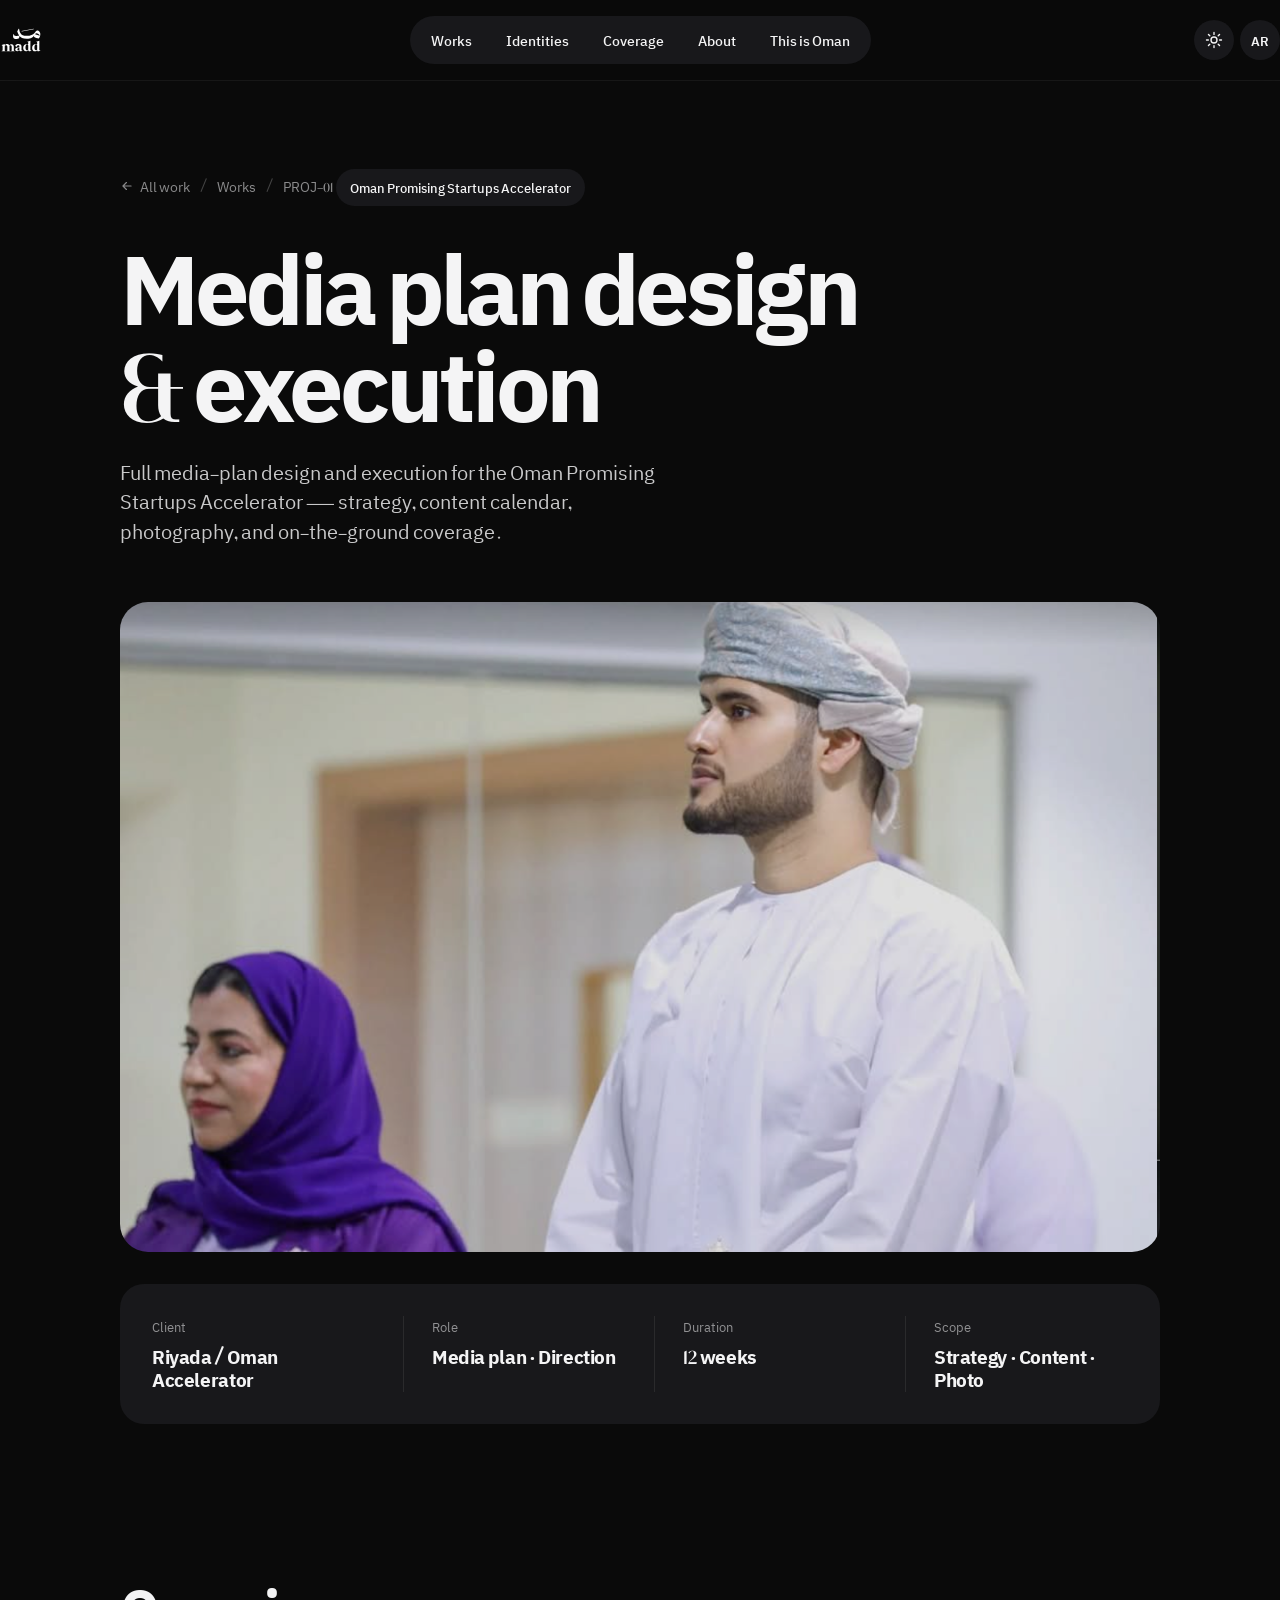
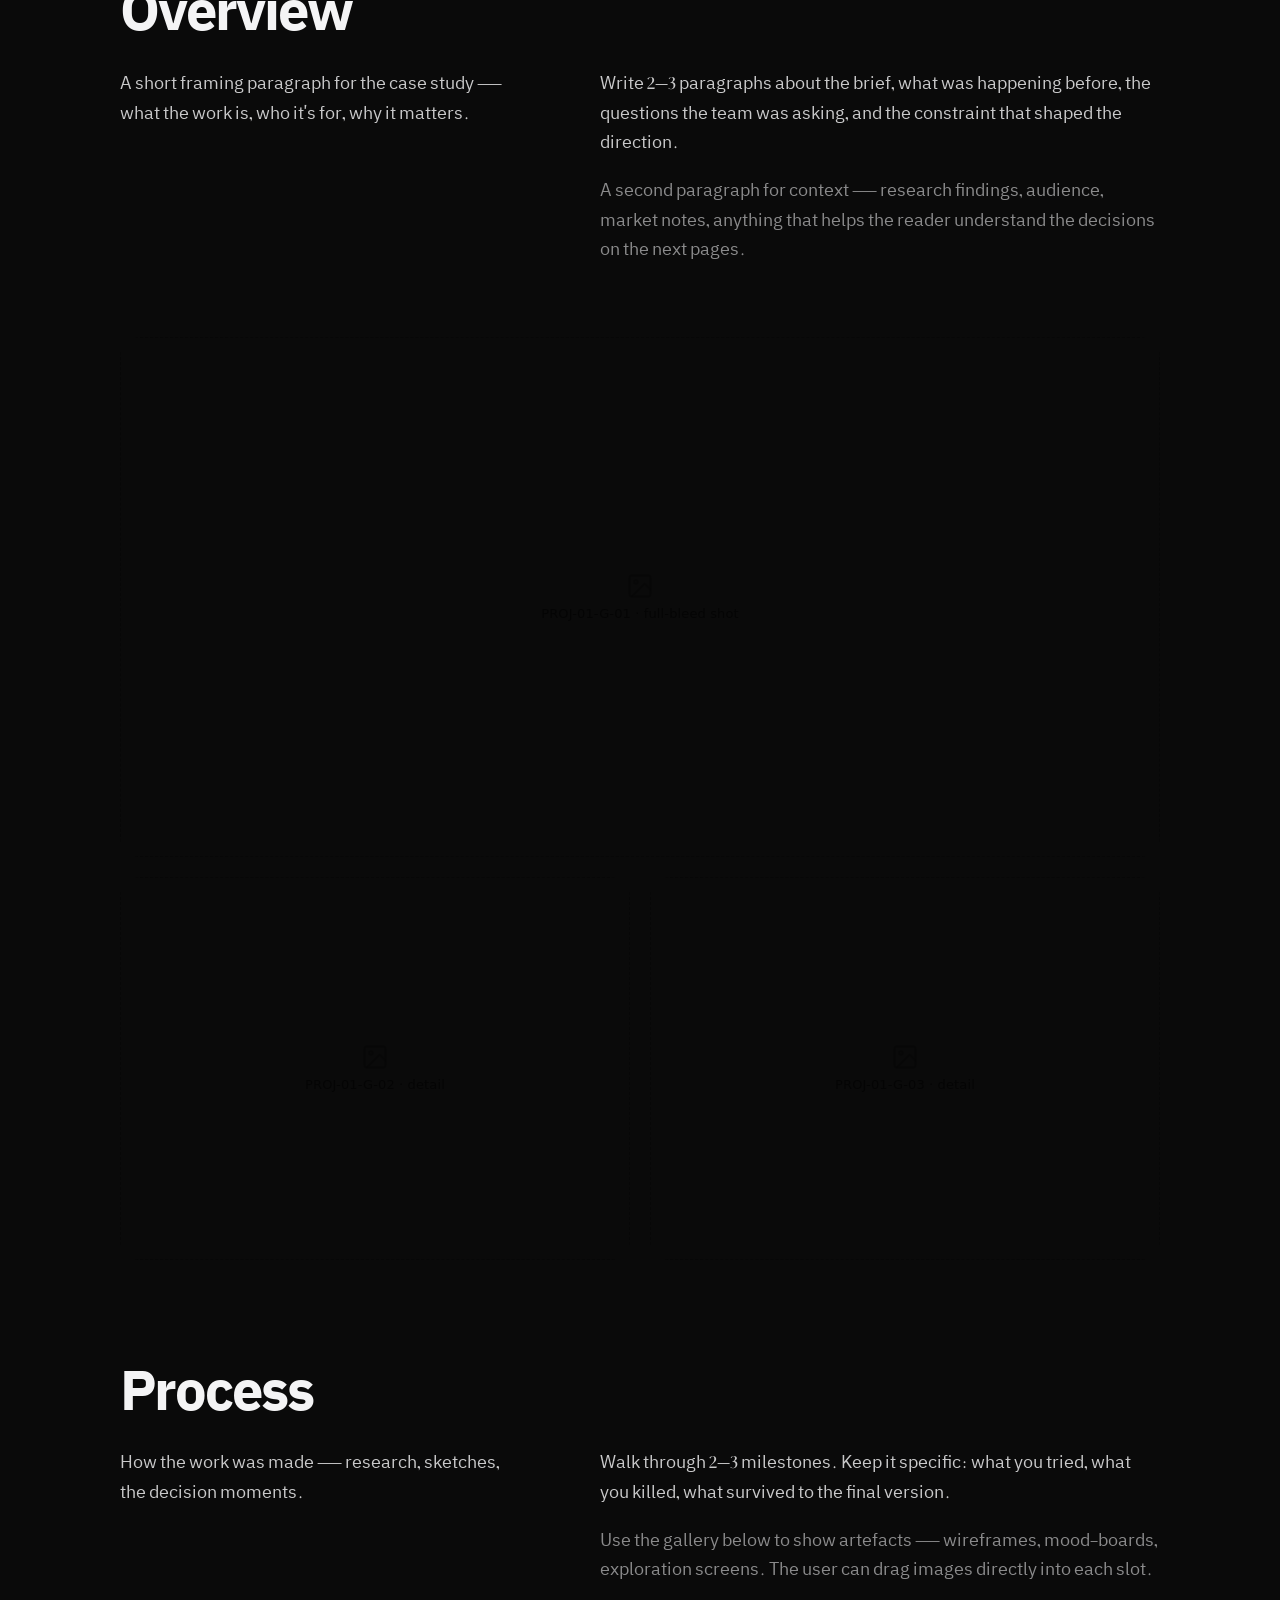
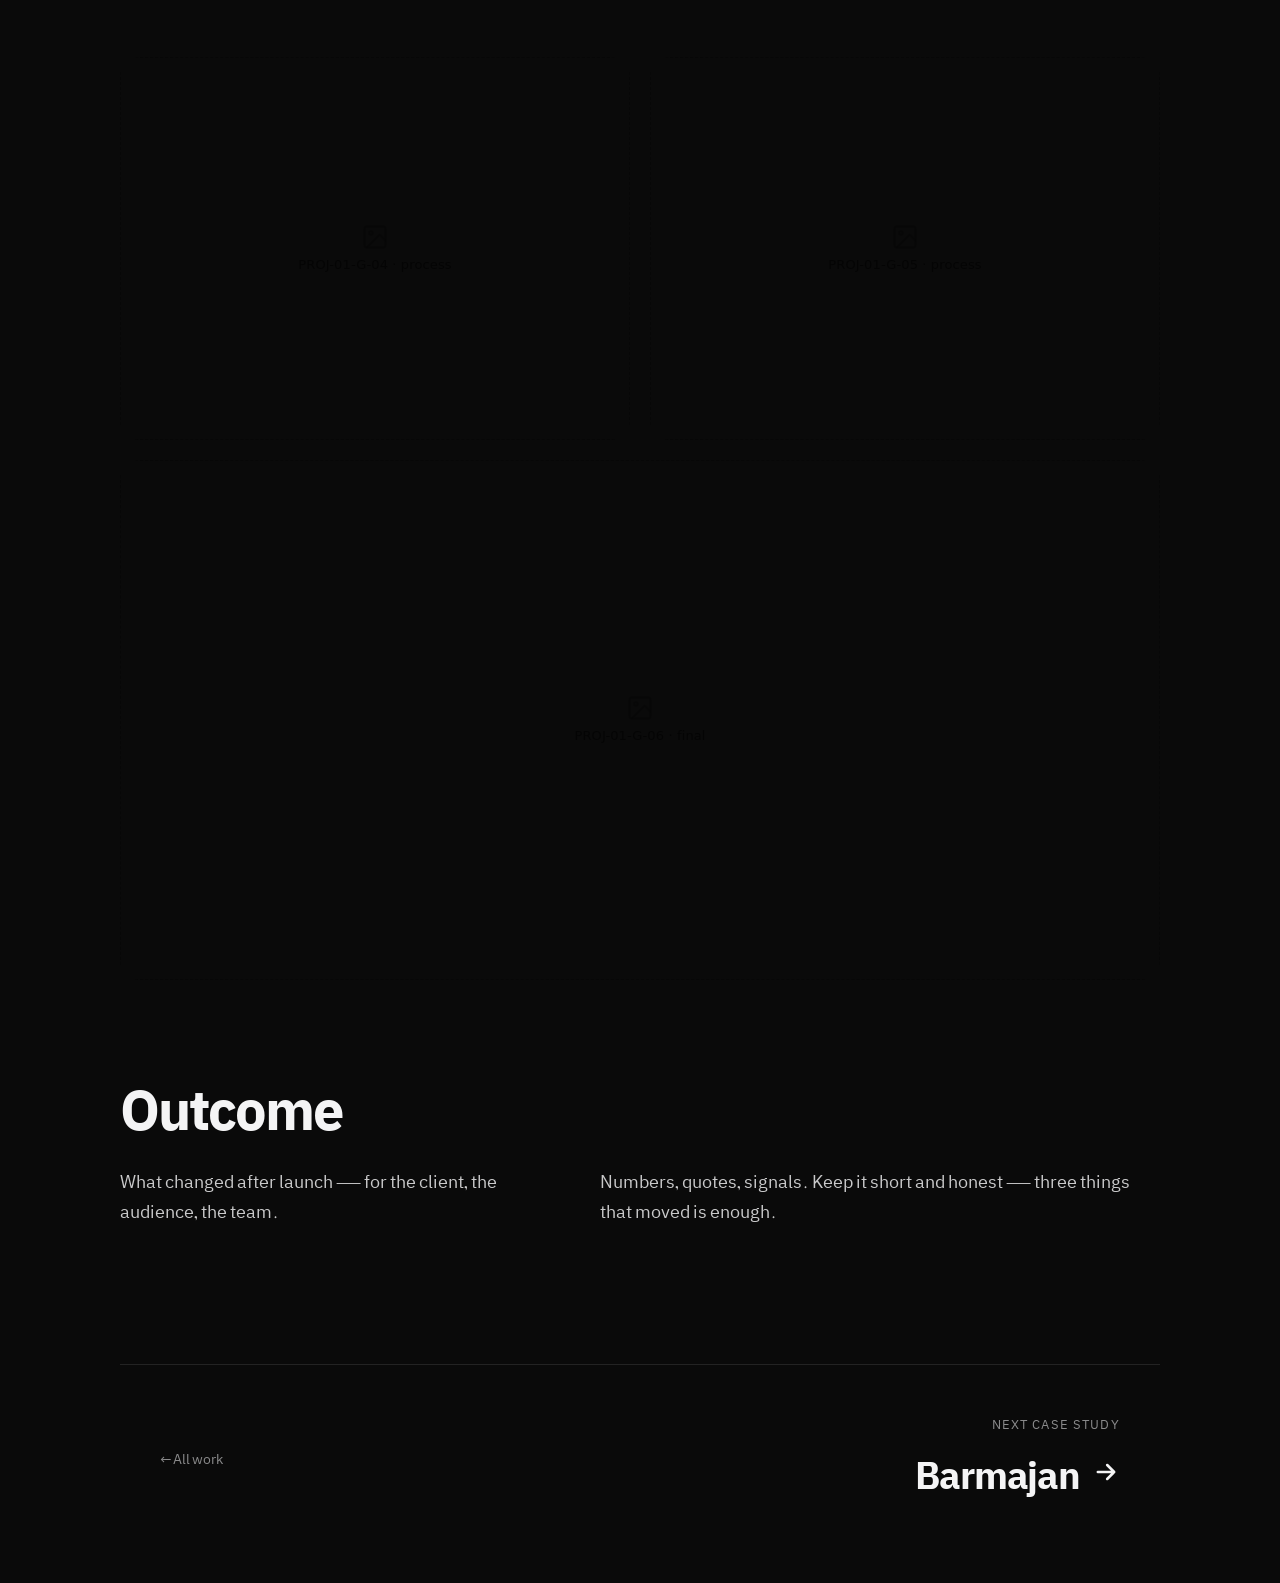
==== case.html @ 82631f4c "Replace Laravel app with madd1 design site Co-Authored-By: Claude Opus 4.8 (1M context) <noreply@ant" ====
<!doctype html>
<html lang="en">
<head>
<meta charset="utf-8" />
<meta name="viewport" content="width=device-width,initial-scale=1" />
<title>Madd — Case study</title>
<link rel="stylesheet" href="colors_and_type.css" />
<link rel="preload" as="font" type="font/otf" href="fonts/FatimahArabicITF-Light.otf" crossorigin="anonymous" />
<link rel="preload" as="font" type="font/otf" href="fonts/FatimahArabicITF-Medium.otf" crossorigin="anonymous" />
<style>
  @font-face {
    font-family: 'FatimahArabic';
    font-weight: 300;
    font-style: normal;
    font-display: block;
    src: url('fonts/FatimahArabicITF-Light.otf') format('opentype');
  }
  @font-face {
    font-family: 'FatimahArabic';
    font-weight: 400;
    font-style: normal;
    font-display: block;
    src: url('fonts/FatimahArabicITF-Light.otf') format('opentype');
  }
  @font-face {
    font-family: 'FatimahArabic';
    font-weight: 500;
    font-style: normal;
    font-display: block;
    src: url('fonts/FatimahArabicITF-Medium.otf') format('opentype');
  }
  @font-face {
    font-family: 'FatimahArabic';
    font-weight: 600;
    font-style: normal;
    font-display: block;
    src: url('fonts/FatimahArabicITF-Medium.otf') format('opentype');
  }
  @font-face {
    font-family: 'FatimahArabic';
    font-weight: 700;
    font-style: normal;
    font-display: block;
    src: url('fonts/FatimahArabicITF-Medium.otf') format('opentype');
  }
</style>
<script src="assets/image-slot.js"></script>
<style>
  *,*::before,*::after { box-sizing: border-box; }
  html, body { margin: 0; padding: 0; }
  body {
    font-family: 'FatimahArabic', 'IBM Plex Sans Arabic', 'Inter', -apple-system, BlinkMacSystemFont, 'Segoe UI', sans-serif;
    background: #FFFFFF;
    color: #0A0A0A;
    -webkit-font-smoothing: antialiased;
    -moz-osx-font-smoothing: grayscale;
    text-rendering: optimizeLegibility;
  }
  a { color: inherit; text-decoration: none; }
  img { display: block; max-width: 100%; }

  .display {
    font-weight: 700;
    letter-spacing: -0.045em;
    line-height: 1.0;
    color: #0A0A0A;
    text-wrap: balance;
  }
  .shell {
    max-width: 1280px;
    margin: 0 auto;
    padding: 0 40px;
  }
  @media (max-width: 720px) { .shell { padding: 0 20px; } }

  /* HEADER (same vocabulary as Portfolio.html) */
  .topbar {
    position: sticky; top: 0; z-index: 50;
    background: rgba(255,255,255,0.78);
    backdrop-filter: saturate(180%) blur(20px);
    -webkit-backdrop-filter: saturate(180%) blur(20px);
    border-bottom: 1px solid rgba(0,0,0,0.04);
  }
  .topbar-inner {
    display: grid;
    grid-template-columns: 1fr auto 1fr;
    align-items: center;
    gap: 24px;
    padding: 16px 0;
  }
  .topbar-inner > .brand { justify-self: start; }
  .topbar-inner > .nav { justify-self: center; }
  .topbar-inner > .header-controls { justify-self: end; }
  @media (max-width: 880px) {
    .topbar-inner { grid-template-columns: 1fr auto; }
    .topbar-inner > .nav { display: none; }
  }
  .brand { display: inline-flex; align-items: center; height: 44px; }
  .brand img { height: 40px; width: auto; display: block; }
  .nav {
    display: flex; align-items: center; gap: 2px;
    background: #F4F4F5; padding: 5px; border-radius: 999px;
  }
  .nav a {
    font-size: 14px; font-weight: 500; color: #0A0A0A;
    padding: 8px 16px; border-radius: 999px;
    transition: background 0.2s ease;
  }
  .nav a:hover { background: #fff; }
  .header-controls { display: inline-flex; align-items: center; gap: 6px; }
  .icon-btn {
    width: 40px; height: 40px; border-radius: 50%;
    border: none; background: #F4F4F5; color: #0A0A0A;
    cursor: pointer; display: inline-flex; align-items: center; justify-content: center;
    transition: background 0.2s ease, transform 0.15s ease;
    font-family: inherit; font-size: 13px; font-weight: 600;
    letter-spacing: 0.02em; padding: 0;
  }
  .icon-btn:hover { background: #ECECF0; transform: translateY(-1px); }
  .icon-btn svg { width: 18px; height: 18px; }
  body:not(.dark) .icon-btn .sun { display: none; }
  body.dark .icon-btn .moon { display: none; }

  /* CASE HERO */
  .case-hero {
    padding: 88px 0 56px;
  }
  .breadcrumb {
    display: inline-flex; align-items: center; gap: 10px;
    font-size: 14px; color: #6E6E73;
    margin-bottom: 32px;
  }
  .breadcrumb a {
    display: inline-flex; align-items: center; gap: 6px;
    color: #6E6E73; transition: color 0.2s ease;
  }
  .breadcrumb a:hover { color: #0A0A0A; }
  .breadcrumb svg { width: 14px; height: 14px; }
  .breadcrumb .sep { color: #C8C8CC; }
  .case-eyebrow {
    display: inline-flex; align-items: center; gap: 8px;
    background: #F4F4F5; color: #0A0A0A;
    border-radius: 999px; padding: 8px 14px;
    font-size: 13px; font-weight: 500;
    margin-bottom: 28px;
  }
  .case-title {
    font-size: clamp(48px, 7.6vw, 110px);
    max-width: 18ch;
    margin: 0 0 28px;
  }
  .case-lead {
    max-width: 56ch;
    font-size: clamp(18px, 1.6vw, 22px);
    line-height: 1.45;
    color: #2A2A2A;
    margin: 0;
  }

  /* HERO IMAGE */
  .case-cover {
    margin-top: 56px;
    border-radius: 28px;
    overflow: hidden;
    aspect-ratio: 16 / 10;
  }
  .case-cover > image-slot {
    width: 100%; height: 100%; display: block;
  }

  /* META FACTS */
  .case-meta {
    margin-top: 32px;
    background: #F4F4F5;
    border-radius: 24px;
    padding: 32px;
    display: grid;
    grid-template-columns: repeat(4, 1fr);
    gap: 28px;
  }
  .case-meta .cell {
    padding-left: 28px;
    border-left: 1px solid rgba(0,0,0,0.08);
  }
  .case-meta .cell:first-child {
    padding-left: 0;
    border-left: 0;
  }
  [dir="rtl"] .case-meta .cell {
    padding-left: 0;
    padding-right: 28px;
    border-left: 0;
    border-right: 1px solid rgba(0,0,0,0.08);
  }
  [dir="rtl"] .case-meta .cell:first-child {
    padding-right: 0;
    border-right: 0;
  }
  .case-meta .lbl {
    font-size: 13px;
    color: #6E6E73;
    margin-bottom: 8px;
    letter-spacing: -0.005em;
  }
  .case-meta .val {
    font-size: 19px;
    font-weight: 700;
    letter-spacing: -0.02em;
    color: #0A0A0A;
    line-height: 1.25;
  }
  @media (max-width: 760px) {
    .case-meta { grid-template-columns: 1fr 1fr; gap: 24px; }
    .case-meta .cell:nth-child(3) { padding-left: 0; border-left: 0; }
    [dir="rtl"] .case-meta .cell:nth-child(3) { padding-right: 0; border-right: 0; }
  }
  @media (max-width: 480px) {
    .case-meta { grid-template-columns: 1fr; }
    .case-meta .cell { padding: 16px 0 0; border-top: 1px solid rgba(0,0,0,0.08); border-left: 0; }
    .case-meta .cell:first-child { padding-top: 0; border-top: 0; }
    [dir="rtl"] .case-meta .cell { border-right: 0; padding: 16px 0 0; }
  }

  /* OVERVIEW + sections */
  .case-section {
    padding: 96px 0 0;
  }
  .case-section h2 {
    font-size: clamp(36px, 4.4vw, 56px);
    font-weight: 700;
    letter-spacing: -0.035em;
    line-height: 1.05;
    margin: 0 0 32px;
  }
  .case-grid {
    display: grid;
    grid-template-columns: 1fr 1.4fr;
    gap: 80px;
    align-items: start;
  }
  @media (max-width: 880px) {
    .case-grid { grid-template-columns: 1fr; gap: 32px; }
  }
  .case-prose p {
    font-size: 18px;
    line-height: 1.65;
    color: #2A2A2A;
    margin: 0 0 18px;
  }
  .case-prose p.muted { color: #6E6E73; }

  /* GALLERY image slots */
  .case-gallery {
    margin-top: 56px;
    display: grid;
    grid-template-columns: 1fr 1fr;
    gap: 20px;
  }
  .case-gallery .slot {
    aspect-ratio: 4/3;
    border-radius: 20px;
    overflow: hidden;
    position: relative;
  }
  .case-gallery .slot.wide { grid-column: 1 / -1; aspect-ratio: 16/8; }
  .case-gallery .slot > image-slot { width: 100%; height: 100%; display: block; }
  .thumb-code {
    position: absolute; top: 14px; left: 14px; z-index: 3;
    background: rgba(10,10,10,0.78); color: #fff;
    font-size: 11px; font-weight: 600;
    letter-spacing: 0.16em; padding: 6px 10px;
    border-radius: 999px; pointer-events: none;
    backdrop-filter: blur(8px);
    font-family: 'Inter', system-ui, sans-serif;
  }
  [dir="rtl"] .thumb-code { left: auto; right: 14px; }
  @media (max-width: 720px) {
    .case-gallery { grid-template-columns: 1fr; }
    .case-gallery .slot.wide { aspect-ratio: 4/3; }
  }

  /* NEXT NAV */
  .next-nav {
    margin: 120px 0 80px;
    border-top: 1px solid rgba(0,0,0,0.08);
    padding-top: 48px;
    display: flex;
    justify-content: space-between;
    align-items: center;
    gap: 24px;
    flex-wrap: wrap;
  }
  .next-nav .lbl {
    font-size: 13px; color: #6E6E73;
    letter-spacing: 0.1em; text-transform: uppercase;
    margin-bottom: 8px;
  }
  .next-nav a.next-link {
    font-size: clamp(28px, 3vw, 40px);
    font-weight: 700;
    letter-spacing: -0.03em;
    color: #0A0A0A;
    display: inline-flex;
    align-items: center;
    gap: 12px;
    transition: gap 0.25s ease, color 0.2s ease;
  }
  .next-nav a.next-link:hover { gap: 20px; }
  .next-nav a.next-link svg { width: 28px; height: 28px; }
  .next-nav .home-link {
    color: #6E6E73;
    font-size: 14px;
    transition: color 0.2s ease;
  }
  .next-nav .home-link:hover { color: #0A0A0A; }

  /* DARK MODE */
  body.dark { background: #0A0A0A; color: #F4F4F5; }
  body.dark .brand img { filter: invert(1); }
  body.dark .topbar { background: rgba(10,10,10,0.78); border-bottom-color: rgba(255,255,255,0.06); }
  body.dark .nav { background: #18181B; }
  body.dark .nav a { color: #F4F4F5; }
  body.dark .nav a:hover { background: #232328; }
  body.dark .icon-btn { background: #18181B; color: #F4F4F5; }
  body.dark .icon-btn:hover { background: #232328; }
  body.dark .case-eyebrow { background: #18181B; color: #F4F4F5; }
  body.dark .display, body.dark .case-section h2 { color: #F4F4F5; }
  body.dark .case-lead { color: rgba(244,244,245,0.82); }
  body.dark .case-prose p { color: rgba(244,244,245,0.82); }
  body.dark .case-prose p.muted { color: rgba(244,244,245,0.55); }
  body.dark .breadcrumb,
  body.dark .breadcrumb a { color: rgba(244,244,245,0.55); }
  body.dark .breadcrumb a:hover { color: #F4F4F5; }
  body.dark .breadcrumb .sep { color: rgba(244,244,245,0.25); }
  body.dark .case-meta { background: #18181B; }
  body.dark .case-meta .cell { border-left-color: rgba(255,255,255,0.08); }
  body.dark .case-meta .lbl { color: rgba(244,244,245,0.55); }
  body.dark .case-meta .val { color: #F4F4F5; }
  body.dark .next-nav { border-top-color: rgba(255,255,255,0.10); }
  body.dark .next-nav .lbl { color: rgba(244,244,245,0.55); }
  body.dark .next-nav a.next-link { color: #F4F4F5; }
  body.dark .next-nav .home-link { color: rgba(244,244,245,0.55); }
  body.dark .next-nav .home-link:hover { color: #F4F4F5; }
  body.dark [dir="rtl"] .case-meta .cell,
  body.dark .case-meta .cell { border-color: rgba(255,255,255,0.08); }

  [dir="rtl"] .display, [dir="rtl"] .case-section h2 { letter-spacing: 0; }
</style>
</head>
<body class="dark">

<header class="topbar">
  <div class="shell topbar-inner">
    <a href="Portfolio.html" class="brand" aria-label="Madd home">
      <img src="assets/logo.svg" alt="Madd" />
    </a>

    <nav class="nav">
      <a href="Portfolio.html#projects" data-i18n="nav.projects">Works</a>
      <a href="Portfolio.html#identities" data-i18n="nav.identities">Identities</a>
      <a href="Portfolio.html#coverage" data-i18n="nav.coverage">Coverage</a>
      <a href="Portfolio.html#about" data-i18n="nav.about">About</a>
      <a href="oman.html" data-i18n="nav.oman">This is Oman</a>
    </nav>

    <div class="header-controls">
      <button class="icon-btn" id="themeBtn" type="button" aria-label="Toggle theme">
        <svg class="moon" viewBox="0 0 24 24" fill="none" aria-hidden="true">
          <path d="M20 14.5A8 8 0 1 1 9.5 4a6.5 6.5 0 0 0 10.5 10.5z" stroke="currentColor" stroke-width="1.8" stroke-linejoin="round"/>
        </svg>
        <svg class="sun" viewBox="0 0 24 24" fill="none" aria-hidden="true">
          <circle cx="12" cy="12" r="4" stroke="currentColor" stroke-width="1.8"/>
          <g stroke="currentColor" stroke-width="1.8" stroke-linecap="round">
            <path d="M12 2v2.5M12 19.5V22M2 12h2.5M19.5 12H22M4.6 4.6l1.8 1.8M17.6 17.6l1.8 1.8M19.4 4.6l-1.8 1.8M6.4 17.6l-1.8 1.8"/>
          </g>
        </svg>
      </button>
      <button class="icon-btn" id="langBtn" type="button" aria-label="Switch language">
        <span id="langLabel">AR</span>
      </button>
    </div>
  </div>
</header>

<main>
  <section class="case-hero shell" style="padding: 88px 120px 56px">
    <div class="breadcrumb">
      <a href="Portfolio.html" data-i18n="bc.home">
        <svg viewBox="0 0 24 24" fill="none" aria-hidden="true"><path d="M19 12H5M11 6l-6 6 6 6" stroke="currentColor" stroke-width="2" stroke-linecap="round" stroke-linejoin="round"/></svg>
        <span data-i18n="bc.back">All work</span>
      </a>
      <span class="sep">/</span>
      <span id="bcSection"></span>
      <span class="sep">/</span>
      <span id="bcCode"></span>
    </div>

    <span class="case-eyebrow" id="caseEyebrow">—</span>
    <h1 class="display case-title" id="caseTitle">—</h1>
    <p class="case-lead" id="caseLead">—</p>

    <div class="case-cover">
      <image-slot id="HERO" shape="rect" placeholder="HERO · main image"></image-slot>
    </div>

    <div class="case-meta">
      <div class="cell">
        <div class="lbl" data-i18n="meta.client">Client</div>
        <div class="val" id="metaClient">—</div>
      </div>
      <div class="cell">
        <div class="lbl" data-i18n="meta.role">Role</div>
        <div class="val" id="metaRole">—</div>
      </div>
      <div class="cell">
        <div class="lbl" data-i18n="meta.duration">Duration</div>
        <div class="val" id="metaDuration">—</div>
      </div>
      <div class="cell">
        <div class="lbl" data-i18n="meta.scope">Scope</div>
        <div class="val" id="metaScope">—</div>
      </div>
    </div>
  </section>

  <section class="case-section shell" style="padding: 96px 120px 0px">
    <h2 data-i18n="sec.overview">Overview</h2>
    <div class="case-grid">
      <div class="case-prose">
        <p id="overviewLead" data-i18n="case.overview.lead">A short framing paragraph for the case study — what the work is, who it's for, why it matters.</p>
      </div>
      <div class="case-prose">
        <p id="overviewBody1" data-i18n="case.overview.body1">Write 2–3 paragraphs about the brief, what was happening before, the questions the team was asking, and the constraint that shaped the direction.</p>
        <p id="overviewBody2" class="muted" data-i18n="case.overview.body2">A second paragraph for context — research findings, audience, market notes, anything that helps the reader understand the decisions on the next pages.</p>
      </div>
    </div>

    <div class="case-gallery">
      <div class="slot wide">
          <image-slot id="G-01" shape="rect" placeholder="G-01 · full-bleed shot"></image-slot>
      </div>
      <div class="slot">
          <image-slot id="G-02" shape="rect" placeholder="G-02 · detail"></image-slot>
      </div>
      <div class="slot">
          <image-slot id="G-03" shape="rect" placeholder="G-03 · detail"></image-slot>
      </div>
    </div>
  </section>

  <section class="case-section shell" style="padding: 96px 120px 0px">
    <h2 data-i18n="sec.process">Process</h2>
    <div class="case-grid">
      <div class="case-prose">
        <p data-i18n="case.process.lead">How the work was made — research, sketches, the decision moments.</p>
      </div>
      <div class="case-prose">
        <p data-i18n="case.process.body1">Walk through 2–3 milestones. Keep it specific: what you tried, what you killed, what survived to the final version.</p>
        <p class="muted" data-i18n="case.process.body2">Use the gallery below to show artefacts — wireframes, mood-boards, exploration screens. The user can drag images directly into each slot.</p>
      </div>
    </div>

    <div class="case-gallery">
      <div class="slot">
          <image-slot id="G-04" shape="rect" placeholder="G-04 · process"></image-slot>
      </div>
      <div class="slot">
          <image-slot id="G-05" shape="rect" placeholder="G-05 · process"></image-slot>
      </div>
      <div class="slot wide">
          <image-slot id="G-06" shape="rect" placeholder="G-06 · final"></image-slot>
      </div>
    </div>
  </section>

  <section class="case-section shell" style="padding: 96px 120px 0px">
    <h2 data-i18n="sec.outcome">Outcome</h2>
    <div class="case-grid">
      <div class="case-prose">
        <p data-i18n="case.outcome.lead">What changed after launch — for the client, the audience, the team.</p>
      </div>
      <div class="case-prose">
        <p data-i18n="case.outcome.body1">Numbers, quotes, signals. Keep it short and honest — three things that moved is enough.</p>
      </div>
    </div>
  </section>

  <nav class="next-nav shell" aria-label="Project navigation" style="margin: 120px 120px 80px">
    <a href="Portfolio.html" class="home-link" data-i18n="nav.back">
      ← <span data-i18n="bc.back">All work</span>
    </a>
    <div style="text-align: right;">
      <div class="lbl" data-i18n="nav.nextLabel">Next case study</div>
      <a href="#" id="nextLink" class="next-link">
        <span id="nextTitle">—</span>
        <svg viewBox="0 0 24 24" fill="none" aria-hidden="true"><path d="M5 12h14M13 6l6 6-6 6" stroke="currentColor" stroke-width="2.2" stroke-linecap="round" stroke-linejoin="round"/></svg>
      </a>
    </div>
  </nav>
</main>

<script>
(function () {
  /* ------------------------------------------------------------------
     CASE STUDY DATA
     Every card in Portfolio.html maps to a record here. Edit titles,
     leads, and meta freely — the rest of the page wires itself up
     from these strings + the image-slots persisted in the sidecar.
     ------------------------------------------------------------------ */
  const cases = {
    'PROJ-01': { section: 'projects', eyebrow: 'Oman Promising Startups Accelerator',
      title: 'Media plan design & execution',
      lead: 'Full media-plan design and execution for the Oman Promising Startups Accelerator — strategy, content calendar, photography, and on-the-ground coverage.',
      client: 'Riyada / Oman Accelerator', role: 'Media plan · Direction', duration: '12 weeks', scope: 'Strategy · Content · Photo',
      eyebrowAr: 'مسرعة الشركات الناشئة العمانية الواعدة',
      titleAr: 'تصميم وتنفيذ الخطة الإعلامية',
      leadAr: 'تصميم وتنفيذ خطة إعلامية متكاملة لمسرعة الشركات الناشئة العمانية الواعدة — استراتيجية، تقويم محتوى، تصوير، وتغطية ميدانية.',
      clientAr: 'مسرعة الأعمال العمانية', roleAr: 'خطة إعلامية · إخراج', durationAr: '١٢ أسبوعًا', scopeAr: 'استراتيجية · محتوى · تصوير',
      cover: 'assets/cases/accelerator/cover.jpg' },

    'PROJ-02': { section: 'projects', eyebrow: 'Barmajan · Ministry of Culture, Sports & Youth',
      title: 'Barmajan',
      lead: 'Full brand identity for Barmajan — the Ministry\'s Digital Transformation Hackathon: a digital transformation that inspires the future.',
      client: 'Ministry of Culture, Sports & Youth', role: 'Brand identity', duration: '8 weeks', scope: 'Logo · Color · Type · Applications',
      ovEn: 'Barmajan\'s identity centers on a digital transformation that inspires the future. Abstract 3D forms with purple-and-blue gradients evoke flowing data, AI, and motion, while symbolic marks drawn from the engravings and seals of the Majan civilization root the brand in heritage — bridging past and future. The system pairs KMR Apparat for Latin with Kufam and Zagel Arabic for headings and text.',
      cover: 'assets/cases/barmajan/cover-new.jpg',
      gallery: ['assets/cases/barmajan/logomark.jpg','assets/cases/barmajan/fonts.jpg','assets/cases/barmajan/elements.jpg','assets/cases/barmajan/elements-grid.jpg'],
      eyebrowAr: 'هاكاثون التحول الرقمي - برمجان · وزارة الثقافة والرياضة والشباب',
      titleAr: 'برمجان',
      leadAr: 'هوية بصرية متكاملة لـ«برمجان» — هاكاثون التحول الرقمي: تحوّل رقمي يلهم المستقبل.',
      ovAr: 'تتمحور هوية «برمجان» حول تحوّل رقمي يلهم المستقبل. أشكال تجريدية ثلاثية الأبعاد بتدرّجات بنفسجية وزرقاء توحي بتدفّق البيانات والذكاء الاصطناعي والحركة، فيما تستلهم الرموز من نقوش وأختام حضارة مَجان لتربط العلامة بجذورها التاريخية — جسرًا بين الماضي والمستقبل. يجمع النظام خط KMR Apparat اللاتيني مع Kufam وZagel Arabic للعناوين والنصوص.',
      clientAr: 'وزارة الثقافة والرياضة والشباب', roleAr: 'هوية بصرية', durationAr: '٨ أسابيع', scopeAr: 'شعار · ألوان · خطوط · تطبيقات' },

    'PROJ-03': { section: 'projects', eyebrow: 'Madd projects · Tadareesat Journey',
      title: 'Visual identity',
      lead: 'A visual identity for Tadareesat Journey — an internal Madd project celebrating Oman\'s coastal terrain.',
      client: 'Madd Agency', role: 'Visual identity', duration: '6 weeks', scope: 'Identity · Mark · Print',
      eyebrowAr: 'مشاريع مَدّ · رحلة تضاريس',
      titleAr: 'هوية بصرية',
      leadAr: 'هوية بصرية لـ "رحلة تضاريس" — مشروع داخلي من مَدّ يحتفي بطبيعة السواحل العمانية.',
      clientAr: 'وكالة مَدّ', roleAr: 'هوية بصرية', durationAr: '٦ أسابيع', scopeAr: 'هوية · شعار · مطبوعات' },

    'PROJ-04': { section: 'projects', eyebrow: 'Madd projects · Haneen',
      title: 'Personal visual identity',
      lead: 'A personal visual identity for "Haneen" — a wordmark and visual world built around warmth, longing, and writing.',
      client: 'Haneen', role: 'Personal identity', duration: '4 weeks', scope: 'Wordmark · System · Photo',
      eyebrowAr: 'مشاريع مَدّ · حنين',
      titleAr: 'هوية بصرية شخصية',
      leadAr: 'هوية بصرية شخصية لـ "حنين" — شعار نصي وعالم بصري حول الدفء والحنين والكتابة.',
      clientAr: 'حنين', roleAr: 'هوية شخصية', durationAr: '٤ أسابيع', scopeAr: 'شعار · نظام · تصوير' },

    'PROJ-05': { section: 'projects', eyebrow: 'Marketing campaign · Maaq',
      title: 'Tallah | طلة',
      lead: 'A marketing campaign for Tallah, a Saudi sandal brand — shot in Maaq, slow and warm.',
      client: 'Tallah', role: 'Marketing campaign', duration: '5 weeks', scope: 'Direction · Photo · Copy',
      eyebrowAr: 'حملة تسويقية · معك',
      titleAr: 'طلة | Tallah',
      leadAr: 'حملة تسويقية لعلامة طلّة السعودية للنعال الجلدية — صُوِّرت في مَعَك، بإيقاع هادئ ودافئ.',
      clientAr: 'طلة', roleAr: 'حملة تسويقية', durationAr: '٥ أسابيع', scopeAr: 'إخراج · تصوير · نصوص',
      cover: 'assets/cases/maaq/cover.jpg' },

    'PROJ-06': { section: 'projects', eyebrow: 'For national coach Rashid Jaber',
      title: 'Profile & CV design project',
      lead: 'A profile-and-CV design system for national football coach Rashid Jaber — built around credentials, presence, and decades on the pitch.',
      client: 'Rashid Jaber', role: 'Profile · CV design', duration: '3 weeks', scope: 'Design · Layout · Print',
      eyebrowAr: 'للمدرب الوطني رشيد جابر',
      titleAr: 'مشروع تصميم الملف التعريفي والسيرة الذاتية',
      leadAr: 'تصميم ملف تعريفي وسيرة ذاتية للمدرب الوطني رشيد جابر — يبرز الشهادات، الحضور، وعقودًا من الخبرة في الملعب.',
      clientAr: 'رشيد جابر', roleAr: 'ملف تعريفي · سيرة', durationAr: '٣ أسابيع', scopeAr: 'تصميم · إخراج · طباعة' },

    'NIZWA': { section: 'projects', eyebrow: 'On the Path of Al-Busaʻid · Bank Nizwa',
      title: 'On the Path of Al-Busaʻid',
      lead: 'Brand campaign for Bank Nizwa.',
      client: 'Bank Nizwa', role: 'Brand identity', duration: '—', scope: '—',
      eyebrowAr: 'على درب البوسعيد · بنك نزوى',
      titleAr: 'على درب البوسعيد',
      leadAr: 'حملة هوية بصرية لبنك نزوى.',
      clientAr: 'بنك نزوى', roleAr: 'هوية بصرية', durationAr: '—', scopeAr: '—',
      cover: 'assets/cases/busaid/logo.png' },

    'TATHMEER': { section: 'projects', eyebrow: 'Fi Baytina Ihsan · Tathmeer',
      title: 'Fi Baytina Ihsan',
      lead: 'Marketing campaign for Tathmeer.',
      client: 'Tathmeer', role: 'Marketing campaign', duration: '—', scope: '—',
      eyebrowAr: 'في بيتنا إحسان · شركة تثمير',
      titleAr: 'في بيتنا إحسان',
      leadAr: 'حملة تسويقية لشركة تثمير.',
      clientAr: 'شركة تثمير', roleAr: 'حملة تسويقية', durationAr: '—', scopeAr: '—',
      cover: 'assets/cases/tathmeer/cover.jpg' },

    'COFFEE315': { section: 'projects', eyebrow: 'Marketing campaign · Coffee 315',
      title: 'Marketing campaign',
      lead: 'Marketing campaign for Coffee 315.',
      client: 'Coffee 315', role: 'Marketing campaign', duration: '—', scope: '—',
      eyebrowAr: 'حملة تسويقية · كوفي ٣١٥',
      titleAr: 'حملة تسويقية',
      leadAr: 'حملة تسويقية لكوفي ٣١٥.',
      clientAr: 'كوفي ٣١٥', roleAr: 'حملة تسويقية', durationAr: '—', scopeAr: '—',
      cover: 'assets/cases/coffee315/cover.jpg' },

    'SKYPARK': { section: 'identities', eyebrow: 'Brand identity',
      title: 'SKYPARK',
      lead: 'Brand identity for SKYPARK.',
      client: 'SKYPARK', role: 'Brand identity', duration: '—', scope: '—',
      eyebrowAr: 'هوية بصرية',
      titleAr: 'SKYPARK',
      leadAr: 'هوية بصرية لـ SKYPARK.',
      clientAr: 'SKYPARK', roleAr: 'هوية بصرية', durationAr: '—', scopeAr: '—',
      cover: 'assets/cases/skypark/cover.jpg' },

    'PADEL': { section: 'identities', eyebrow: 'Brand identity',
      title: 'Padel Arena',
      lead: 'Brand identity for Padel Arena.',
      client: 'Padel Arena', role: 'Brand identity', duration: '—', scope: '—',
      eyebrowAr: 'هوية بصرية',
      titleAr: 'Padel Arena',
      leadAr: 'هوية بصرية لـ Padel Arena.',
      clientAr: 'Padel Arena', roleAr: 'هوية بصرية', durationAr: '—', scopeAr: '—',
      cover: 'assets/cases/padel/cover.jpg' },

    'ID315': { section: 'identities', eyebrow: 'Brand identity',
      title: '315',
      lead: 'Brand identity for 315.',
      client: '315', role: 'Brand identity', duration: '—', scope: '—',
      eyebrowAr: 'هوية بصرية',
      titleAr: '٣١٥',
      leadAr: 'هوية بصرية لـ ٣١٥.',
      clientAr: '٣١٥', roleAr: 'هوية بصرية', durationAr: '—', scopeAr: '—',
      cover: 'assets/cases/id315/cover.jpg' },

    'SHIRAA': { section: 'identities', eyebrow: 'Brand identity',
      title: 'Shiraa',
      lead: 'Brand identity for Shiraa.',
      client: 'Shiraa', role: 'Brand identity', duration: '—', scope: '—',
      eyebrowAr: 'هوية بصرية',
      titleAr: 'شراع',
      leadAr: 'هوية بصرية لـ شراع.',
      clientAr: 'شراع', roleAr: 'هوية بصرية', durationAr: '—', scopeAr: '—',
      cover: 'assets/cases/shiraa/cover.jpg', coverFit: 'contain', coverBg: '#EDEDED' },

    'ID-01': { section: 'identities', eyebrow: 'Personal identity',
      title: 'Abdallah Al Balushi',
      lead: 'A personal visual identity for Abdallah Al Balushi — Arabic wordmark and English typesetting on a calm slate ground.',
      client: 'Abdallah Al Balushi', role: 'Personal identity', duration: '3 weeks', scope: 'Wordmark · Logotype',
      eyebrowAr: 'هوية شخصية',
      titleAr: 'عبدالله البلوشي',
      leadAr: 'هوية بصرية شخصية لعبدالله البلوشي — شعار عربي مع إخراج لاتيني هادئ على خلفية رمادية.',
      clientAr: 'عبدالله البلوشي', roleAr: 'هوية شخصية', durationAr: '٣ أسابيع', scopeAr: 'شعار · هوية',
      cover: 'assets/cases/balushi/cover.jpg' },

    'SMASH': { section: 'identities', eyebrow: 'Brand identity',
      title: 'SMASH Padel Club',
      lead: 'Brand identity for SMASH Padel Club.',
      client: 'SMASH Padel Club', role: 'Brand identity', duration: '—', scope: '—',
      eyebrowAr: 'هوية بصرية',
      titleAr: 'سماش بادل كلوب',
      leadAr: 'هوية بصرية لنادي سماش للبادل.',
      clientAr: 'سماش بادل كلوب', roleAr: 'هوية بصرية', durationAr: '—', scopeAr: '—' },

    'SIDRA': { section: 'identities', eyebrow: 'Brand identity',
      title: 'Sidra Platform',
      lead: 'Brand identity for Sidra — a playful, colorful platform mark.',
      client: 'Sidra', role: 'Brand identity', duration: '—', scope: '—',
      eyebrowAr: 'هوية بصرية',
      titleAr: 'منصة سدرة',
      leadAr: 'هوية بصرية لمنصة سدرة — علامة حيوية ملوّنة.',
      clientAr: 'منصة سدرة', roleAr: 'هوية بصرية', durationAr: '—', scopeAr: '—',
      cover: 'assets/cases/sidra/cover.jpg', coverFit: 'contain', coverBg: '#ffffff' },

    'ID-02': { section: 'identities', eyebrow: 'Brand identity',
      title: 'ORKI',
      lead: 'A bold, industrial wordmark for ORKI — geometric typography on a dark architectural ground.',
      client: 'ORKI', role: 'Brand identity', duration: '6 weeks', scope: 'Wordmark · System · Signage',
      eyebrowAr: 'هوية بصرية',
      titleAr: 'ORKI',
      leadAr: 'شعار نصي صناعي جريء لـ ORKI — طباعة هندسية على خلفية معمارية داكنة.',
      clientAr: 'ORKI', roleAr: 'هوية بصرية', durationAr: '٦ أسابيع', scopeAr: 'شعار · نظام · لافتات',
      cover: 'assets/cases/orki/cover.jpg' },

    'ID-03': { section: 'identities', eyebrow: 'Cultural identity',
      title: 'On the Path of Al-Busaʻid',
      lead: 'A calligraphic Arabic identity for "On the Path of Al-Busaʻid" — a cultural / heritage project celebrating the Omani dynasty.',
      client: 'Cultural project', role: 'Cultural identity', duration: '5 weeks', scope: 'Calligraphy · Identity',
      eyebrowAr: 'هوية ثقافية',
      titleAr: 'على درب البوسعيد',
      leadAr: 'هوية بصرية بخط عربي تشكيلي لمشروع "على درب البوسعيد" — مبادرة ثقافية تحتفي بالتاريخ العماني.',
      clientAr: 'مشروع ثقافي', roleAr: 'هوية ثقافية', durationAr: '٥ أسابيع', scopeAr: 'خط · هوية' },

    'ID-04': { section: 'identities', eyebrow: 'Event identity',
      title: 'Muscat Arbitration Days',
      lead: 'A bilingual visual identity for Muscat Arbitration Days — an annual gathering of arbitrators and legal practitioners hosted in Oman.',
      client: 'Muscat Arbitration Days', role: 'Event identity', duration: '8 weeks', scope: 'Identity · Print · Signage',
      eyebrowAr: 'هوية فعالية',
      titleAr: 'أيام مسقط للتحكيم',
      leadAr: 'هوية بصرية ثنائية اللغة لـ "أيام مسقط للتحكيم" — ملتقى سنوي للمحكّمين والقانونيين في عمان.',
      clientAr: 'أيام مسقط للتحكيم', roleAr: 'هوية فعالية', durationAr: '٨ أسابيع', scopeAr: 'هوية · مطبوعات · لافتات',
      cover: 'assets/cases/arbitration/cover-new.jpg', coverFit: 'contain', coverBg: '#F6F2E9' },

    'ID-05': { section: 'identities', eyebrow: 'Brand identity',
      title: 'Haneen | حنين',
      lead: 'A bilingual brand identity for Haneen — a calligraphic Arabic wordmark paired with confident Latin letterforms in warm sand on charcoal.',
      client: 'Haneen', role: 'Brand identity', duration: '6 weeks', scope: 'Wordmark · System · Print',
      eyebrowAr: 'هوية بصرية',
      titleAr: 'حنين | Haneen',
      leadAr: 'هوية بصرية ثنائية اللغة لـ "حنين" — شعار عربي بخط تشكيلي مع حروف لاتينية واثقة، بدرجة رملية على خلفية فحمية.',
      clientAr: 'حنين', roleAr: 'هوية بصرية', durationAr: '٦ أسابيع', scopeAr: 'شعار · نظام · مطبوعات' },

    'ID-06': { section: 'identities', eyebrow: 'Brand identity',
      title: 'Tallah | طلة',
      lead: 'A bilingual brand identity for Tallah — a single-line Arabic wordmark with a tasdid mark, paired with restrained Latin caps over a brand-process backdrop.',
      client: 'Tallah', role: 'Brand identity', duration: '5 weeks', scope: 'Wordmark · System · Print',
      eyebrowAr: 'هوية بصرية',
      titleAr: 'طلة | Tallah',
      leadAr: 'هوية بصرية ثنائية اللغة لـ "طلّة" — شعار عربي بخط متصل بشدّة واضحة، مع حروف لاتينية هادئة فوق خلفية عملية.',
      clientAr: 'طلة', roleAr: 'هوية بصرية', durationAr: '٥ أسابيع', scopeAr: 'شعار · نظام · مطبوعات' },

    'COV-01': { section: 'coverage', eyebrow: 'Coverage · Photo · 2026',
      title: 'Berlin Design Week 2026',
      lead: "Three days, six venues, 240 frames — covering the city's biggest design event end-to-end.",
      client: 'BDW 2026', role: 'Coverage · Photo', duration: '3 days · on-site', scope: 'Photo · Recap · Press',
      eyebrowAr: 'تغطية · صور · 2026',
      titleAr: 'أسبوع برلين للتصميم ٢٠٢٦',
      leadAr: 'ثلاثة أيام، ستة مواقع، ٢٤٠ لقطة — تغطية أكبر حدث تصميم في المدينة من بدايته لنهايته.',
      clientAr: 'BDW 2026', roleAr: 'تغطية · صور', durationAr: '٣ أيام · في الموقع', scopeAr: 'صور · ملخّص · صحافة' },

    'COV-02': { section: 'coverage', eyebrow: 'Coverage · Film · 2025',
      title: 'Founders Summit — Lisbon',
      lead: "Keynote film and editorial portraits for an invitation-only founders' summit on the coast.",
      client: "FS '25", role: 'Coverage · Film', duration: '4 days', scope: 'Film · Portrait · Recap',
      eyebrowAr: 'تغطية · فيلم · 2025',
      titleAr: 'قمة المؤسسين — لشبونة',
      leadAr: 'فيلم كلمة افتتاحية وبورتريهات تحريرية لقمة مؤسسين مغلقة على الساحل.',
      clientAr: "FS '25", roleAr: 'تغطية · فيلم', durationAr: '٤ أيام', scopeAr: 'فيلم · بورتريه · ملخّص' },

    'COV-03': { section: 'coverage', eyebrow: 'Coverage · Brand · 2025',
      title: 'Noir Gallery — Opening Night',
      lead: 'Brand reveal and press kit for the launch of an independent gallery in Mitte.',
      client: 'Noir Gallery', role: 'Coverage · Brand', duration: '1 evening', scope: 'Photo · Brand · Press',
      eyebrowAr: 'تغطية · هوية · 2025',
      titleAr: 'معرض نوار — حفل افتتاح',
      leadAr: 'إطلاق هوية ومجموعة صحفية لافتتاح معرض مستقل في حيّ Mitte.',
      clientAr: 'معرض نوار', roleAr: 'تغطية · هوية', durationAr: 'مساء واحد', scopeAr: 'صور · هوية · صحافة' },

    'COV-04': { section: 'coverage', eyebrow: 'Coverage · Editorial · 2026',
      title: 'Solène — Launch Night',
      lead: 'Editorial coverage and short-form social cuts from the launch of a new fragrance line.',
      client: 'Solène', role: 'Coverage · Editorial', duration: '1 evening', scope: 'Photo · Film · Social',
      eyebrowAr: 'تغطية · تحرير · 2026',
      titleAr: 'سولين — حفل إطلاق',
      leadAr: 'تغطية تحريرية ومقاطع اجتماعية قصيرة من حفل إطلاق خط عطور جديد.',
      clientAr: 'سولين', roleAr: 'تغطية · تحرير', durationAr: 'مساء واحد', scopeAr: 'صور · فيلم · سوشال' }
  };

  /* ------------------------------------------------------------------
     i18n — labels and section names. Per-case titles stay English here;
     translate them by adding `titleAr` / `leadAr` etc. on each record.
     ------------------------------------------------------------------ */
  const i18n = {
    ar: {
      'nav.projects': 'الأعمال',
      'nav.identities': 'الهويات',
      'nav.coverage': 'التغطيات',
      'nav.about': 'عنّا',
      'nav.oman': 'هذي عُمان',
      'nav.about': 'عنّا',
      'nav.back': '← كل الأعمال',
      'nav.nextLabel': 'المشروع التالي',
      'bc.home': 'الرئيسية',
      'bc.back': 'كل الأعمال',
      'meta.client': 'العميل',
      'meta.role': 'الدور',
      'meta.duration': 'المدّة',
      'meta.scope': 'النطاق',
      'sec.overview': 'نظرة عامة',
      'sec.process': 'مسار العمل',
      'sec.outcome': 'النتيجة',
      'case.overview.lead': 'فقرة موجزة عن دراسة الحالة — ما هو المشروع، لمن صُمِّم، ولماذا يهم.',
      'case.overview.body1': 'اكتب فقرتين أو ثلاثًا عن الموجز، وما الذي كان قائمًا قبل المشروع، والأسئلة التي طرحها الفريق، والقيود التي شكّلت الاتجاه.',
      'case.overview.body2': 'فقرة ثانية للسياق — نتائج البحث، الجمهور، ملاحظات السوق، وأي شيء يساعد القارئ على فهم القرارات في الصفحات التالية.',
      'case.process.lead': 'كيف صُنع العمل — البحث، الرسومات، لحظات اتخاذ القرار.',
      'case.process.body1': 'تجوّل عبر مرحلتين أو ثلاث. كن دقيقًا: ما الذي جرّبته، ما الذي أوقفته، وما الذي وصل إلى النسخة النهائية.',
      'case.process.body2': 'استخدم المعرض أدناه لعرض المواد — وايرفريم، لوحات إلهام، شاشات استكشاف. يمكنك سحب الصور إلى كل خانة.',
      'case.outcome.lead': 'ما الذي تغيّر بعد الإطلاق — للعميل، للجمهور، للفريق.',
      'case.outcome.body1': 'أرقام، اقتباسات، إشارات. اجعلها قصيرة وصادقة — ثلاثة أشياء تحرّكت تكفي.'
    }
  };

  const sectionNames = {
    en: { projects: 'Works', identities: 'Identities', coverage: 'Coverage' },
    ar: { projects: 'الأعمال', identities: 'الهويات', coverage: 'التغطيات' }
  };

  /* Merge employee-added cases (from the dashboard / localStorage) */
  try {
    function mergeCms(key, section){
      (JSON.parse(localStorage.getItem(key)||'[]')||[]).forEach(function(it){
        cases[it.id] = {
          section: section, _cms: true, cover: it.img,
          eyebrow: it.catEn||it.catAr||'', title: it.nameEn||it.nameAr||'', lead: it.leadEn||it.leadAr||'',
          client: it.clientEn||'—', role: it.roleEn||'—', duration: it.durEn||'—', scope: it.scopeEn||'—',
          eyebrowAr: it.catAr||it.catEn||'', titleAr: it.nameAr||it.nameEn||'', leadAr: it.leadAr||it.leadEn||'',
          clientAr: it.clientAr||'—', roleAr: it.roleAr||'—', durationAr: it.durAr||'—', scopeAr: it.scopeAr||'—',
          ovEn: it.ovEn||'', ovAr: it.ovAr||'', gallery: it.gallery||[]
        };
      });
    }
    mergeCms('madd:cms:works','projects');
    mergeCms('madd:cms:identities','identities');
  } catch(e){}

  /* ------------------------------------------------------------------
     RESOLVE the active case + render
     ------------------------------------------------------------------ */
  const params = new URLSearchParams(location.search);
  const rawId = params.get('id') || 'PROJ-01';
  // built-in ids are upper-case (PROJ-01); CMS ids keep their original case
  const id = cases[rawId] ? rawId : (cases[rawId.toUpperCase()] ? rawId.toUpperCase() : 'PROJ-01');
  const data = cases[id] || cases['PROJ-01'];
  const ids = Object.keys(cases);
  const nextId = ids[(ids.indexOf(id) + 1) % ids.length];
  const nextData = cases[nextId];

  document.title = data.title + ' — Madd';
  document.getElementById('bcCode').textContent = id;
  document.getElementById('nextLink').href = 'case.html?id=' + nextId;

  // Image-slot ids are namespaced per case so each case has its own
  // dropped images. Rewrite the four slots' ids in place.
  document.querySelectorAll('image-slot').forEach(el => {
    const base = el.id;
    el.id = id + '-' + base;
    // also update the visible code badge above the slot
    const code = el.id;
    const sib = el.parentElement && el.parentElement.querySelector('.thumb-code');
    if (sib) sib.textContent = code;
    const ph = el.getAttribute('placeholder') || '';
    el.setAttribute('placeholder', code + (ph.includes('·') ? ' · ' + ph.split('·').slice(1).join('·').trim() : ''));
  });

  /* ------------------------------------------------------------------
     THEME + LANGUAGE TOGGLES (same protocol as Portfolio.html)
     ------------------------------------------------------------------ */
  const LANG_KEY = 'madd:lang';
  const THEME_KEY = 'madd:theme';

  function applyLang(lang) {
    document.documentElement.lang = lang;
    document.documentElement.dir = lang === 'ar' ? 'rtl' : 'ltr';
    document.querySelectorAll('[data-i18n]').forEach(el => {
      const key = el.dataset.i18n;
      if (!el.dataset.i18nEn) el.dataset.i18nEn = el.innerHTML.trim();
      if (lang === 'en') {
        el.innerHTML = el.dataset.i18nEn;
      } else if (i18n.ar[key]) {
        el.innerHTML = i18n.ar[key];
      }
    });
    document.getElementById('bcSection').textContent =
      sectionNames[lang][data.section] || sectionNames.en[data.section];

    // Case-specific copy: use Arabic variants when lang=ar, fall back to English
    const ar = lang === 'ar';
    const pick = (k) => ar && data[k + 'Ar'] ? data[k + 'Ar'] : data[k];
    document.getElementById('caseEyebrow').textContent = pick('eyebrow');
    document.getElementById('caseTitle').textContent   = pick('title');
    document.getElementById('caseLead').textContent    = pick('lead');
    document.getElementById('metaClient').textContent  = pick('client');
    document.getElementById('metaRole').textContent    = pick('role');
    document.getElementById('metaDuration').textContent= pick('duration');
    document.getElementById('metaScope').textContent   = pick('scope');
    const nt = (ar && nextData.titleAr ? nextData.titleAr : nextData.title);
    document.getElementById('nextTitle').textContent = nt.split('—')[0].trim();
    // Case-specific overview text (CMS items or built-ins with ov fields)
    if (data._cms || data.ovEn || data.ovAr) {
      var ov = ar ? (data.ovAr || data.leadAr || '') : (data.ovEn || data.leadEn || '');
      var ovEl = document.getElementById('overviewLead'); if (ovEl) ovEl.textContent = ov;
      var b1 = document.getElementById('overviewBody1'); if (b1) b1.textContent = '';
      var b2 = document.getElementById('overviewBody2'); if (b2) b2.textContent = '';
    }
    const langLabel = document.getElementById('langLabel');
    if (langLabel) langLabel.textContent = lang === 'ar' ? 'EN' : 'AR';
    try { localStorage.setItem(LANG_KEY, lang); } catch (e) {}
  }
  function applyTheme(theme) {
    document.body.classList.toggle('dark', theme === 'dark');
    try { localStorage.setItem(THEME_KEY, theme); } catch (e) {}
  }

  let savedTheme = 'dark', savedLang = 'en';
  try {
    savedTheme = localStorage.getItem(THEME_KEY) || 'dark';
    savedLang = localStorage.getItem(LANG_KEY) || 'en';
  } catch (e) {}
  applyTheme(savedTheme);
  applyLang(savedLang);

  /* Imagery handling:
     - data.cover  → fill the HERO cover image
     - data.gallery→ render an explicit gallery (and hide the boilerplate Process/Outcome)
     - otherwise   → leave the empty image-slots in place so more images can be uploaded */
  if (data._cms || data.cover || (data.gallery && data.gallery.length)) {
    var cover = document.querySelector('.case-cover');
    if (data.cover && cover) {
      var fit = data.coverFit || 'cover';
      var cbg = data.coverBg || '#F4F4F5';
      var bg = fit === 'contain' ? 'background:'+cbg+';' : '';
      cover.innerHTML =
        '<img alt="" style="width:100%;height:100%;object-fit:'+fit+';'+bg+'padding:'+(fit==='contain'?'6%':'0')+'" src="'+data.cover+'" />';
      if (bg) cover.style.background = cbg;
    }
    var galleries = document.querySelectorAll('.case-gallery');
    var imgs = data.gallery || [];
    var secs = document.querySelectorAll('main .case-section');
    if (imgs.length && galleries[0]) {
      // explicit gallery — render it, and drop the empty boilerplate sections
      galleries[0].innerHTML = imgs.map(function(src, i){
        var wide = (imgs.length % 2 === 1 && i === 0) ? ' wide' : '';
        return '<div class="slot'+wide+'"><img alt="" style="width:100%;height:100%;object-fit:cover" src="'+src+'" /></div>';
      }).join('');
      for (var gi = 1; gi < galleries.length; gi++) galleries[gi].style.display = 'none';
      if (secs[1]) secs[1].style.display = 'none';
      if (secs[2]) secs[2].style.display = 'none';
    }
    // no explicit gallery: keep the empty image-slots available for upload
  }

  document.getElementById('themeBtn').addEventListener('click', () =>
    applyTheme(document.body.classList.contains('dark') ? 'light' : 'dark'));
  document.getElementById('langBtn').addEventListener('click', () =>
    applyLang(document.documentElement.lang === 'ar' ? 'en' : 'ar'));
})();
</script>

</body>
</html>
---- colors_and_type.css ----
/* =============================================================
   EventPlus Design System — Tokens + Semantic Type
   -------------------------------------------------------------
   Typography
   - PRIMARY: IBM Plex Sans Arabic — bi-script (Arabic + Latin),
     the brand face. Use for all UI, body, and most headings.
     Works natively in RTL interfaces (a core EP product pillar).
   - SECONDARY: Inter — used only as a fallback and for dense
     tabular/numeric blocks where Inter's wider Latin forms read
     slightly better. Keep usage minimal.
   Weights shipped: 100 Thin, 200 ExtraLight, 300 Light, 400 Regular,
     500 Medium, 600 SemiBold, 700 Bold.
   ============================================================= */

@import url('https://fonts.googleapis.com/css2?family=Inter:wght@300;400;500;600;700;800&display=swap');

/* IBM Plex Sans Arabic — brand typeface (bi-script) */
@font-face {
  font-family: 'IBM Plex Sans Arabic';
  font-weight: 100;
  font-style: normal;
  font-display: swap;
  src: url('./fonts/IBMPlexSansArabic-Thin.ttf') format('truetype');
}
@font-face {
  font-family: 'IBM Plex Sans Arabic';
  font-weight: 200;
  font-style: normal;
  font-display: swap;
  src: url('./fonts/IBMPlexSansArabic-ExtraLight.ttf') format('truetype');
}
@font-face {
  font-family: 'IBM Plex Sans Arabic';
  font-weight: 300;
  font-style: normal;
  font-display: swap;
  src: url('./fonts/IBMPlexSansArabic-Light.ttf') format('truetype');
}
@font-face {
  font-family: 'IBM Plex Sans Arabic';
  font-weight: 400;
  font-style: normal;
  font-display: swap;
  src: url('./fonts/IBMPlexSansArabic-Regular.ttf') format('truetype');
}
@font-face {
  font-family: 'IBM Plex Sans Arabic';
  font-weight: 500;
  font-style: normal;
  font-display: swap;
  src: url('./fonts/IBMPlexSansArabic-Medium.ttf') format('truetype');
}
@font-face {
  font-family: 'IBM Plex Sans Arabic';
  font-weight: 600;
  font-style: normal;
  font-display: swap;
  src: url('./fonts/IBMPlexSansArabic-SemiBold.ttf') format('truetype');
}
@font-face {
  font-family: 'IBM Plex Sans Arabic';
  font-weight: 700;
  font-style: normal;
  font-display: swap;
  src: url('./fonts/IBMPlexSansArabic-Bold.ttf') format('truetype');
}

:root {
  /* --- COLOR: brand --- */
  --ep-accent:         #1E4668;
  --ep-accent-hover:   #255280;
  --ep-accent-2:       #2D6A9F;   /* lighter stop in the brand gradient */
  --ep-accent-gradient: linear-gradient(135deg, #1E4668 0%, #2D6A9F 100%);
  --ep-accent-tint-10: rgba(30, 70, 104, 0.10);
  --ep-accent-tint-15: rgba(30, 70, 104, 0.15);
  --ep-accent-tint-20: rgba(30, 70, 104, 0.20);
  --ep-accent-glow:    0 8px 30px rgba(30, 70, 104, 0.40);

  /* --- COLOR: neutrals (light theme) --- */
  --ep-bg-1:           #FFFFFF;   /* page bg */
  --ep-bg-2:           #F5F5F7;   /* secondary surface / section break */
  --ep-bg-dark:        #000000;   /* product-showcase band */
  --ep-fg-1:           #1D1D1F;   /* primary text */
  --ep-fg-2:           #6E6E73;   /* muted / secondary text */
  --ep-fg-on-dark:     #FFFFFF;
  --ep-fg-on-dark-2:   rgba(255,255,255,0.65);
  --ep-fg-on-dark-3:   rgba(255,255,255,0.50);

  /* --- COLOR: semantic (from mockup traffic lights) --- */
  --ep-success:        #28C840;   /* "Normal" */
  --ep-warning:        #FEBC2E;   /* "High" */
  --ep-critical:       #FF5F57;   /* "Alert" */
  --ep-whatsapp:       #25D366;   /* external brand — CTA only */

  /* --- COLOR: glass & borders --- */
  --ep-glass-bg:       rgba(255, 255, 255, 0.72);
  --ep-glass-border:   rgba(255, 255, 255, 0.30);
  --ep-hairline:       rgba(0, 0, 0, 0.08);

  /* --- TYPE --- */
  --ep-font-sans: 'IBM Plex Sans Arabic', 'Inter', 'SF Pro Display', -apple-system, BlinkMacSystemFont, 'Segoe UI', sans-serif;
  --ep-font-display: var(--ep-font-sans);
  --ep-font-latin-alt: 'Inter', 'SF Pro Display', -apple-system, BlinkMacSystemFont, 'Segoe UI', sans-serif;
  --ep-font-mono: ui-monospace, 'SF Mono', Menlo, Monaco, Consolas, monospace;

  /* --- RADII --- */
  --ep-radius:         18px;   /* default card */
  --ep-radius-sm:      12px;   /* inputs, mini chips */
  --ep-radius-xs:      10px;   /* logo mark, tiny chips */
  --ep-radius-icon:    14px;   /* icon tiles */
  --ep-radius-icon-lg: 20px;   /* large product visuals */
  --ep-radius-pill:    980px;  /* signature pill buttons */

  /* --- SPACING (the values recurring in the codebase) --- */
  --ep-space-1: 4px;
  --ep-space-2: 8px;
  --ep-space-3: 12px;
  --ep-space-4: 16px;
  --ep-space-5: 20px;
  --ep-space-6: 24px;
  --ep-space-7: 32px;
  --ep-space-8: 48px;
  --ep-space-9: 64px;
  --ep-space-10: 80px;
  --ep-space-11: 100px;
  --ep-container: 1200px;

  /* --- SHADOWS --- */
  --ep-shadow-sm: 0 2px 20px rgba(0, 0, 0, 0.08);
  --ep-shadow-md: 0 8px 40px rgba(0, 0, 0, 0.12);
  --ep-shadow-lg: 0 20px 60px rgba(0, 0, 0, 0.15);

  /* --- MOTION --- */
  --ep-ease: cubic-bezier(0.25, 0.46, 0.45, 0.94);
  --ep-transition: all 0.4s var(--ep-ease);
  --ep-transition-fast: all 0.2s var(--ep-ease);
}

/* Dark theme (triggered by [data-theme="dark"] like the source site) */
[data-theme="dark"] {
  --ep-bg-1:         #000000;
  --ep-bg-2:         #1C1C1E;
  --ep-fg-1:         #F5F5F7;
  --ep-fg-2:         #A1A1A6;
  --ep-glass-bg:     rgba(28, 28, 30, 0.72);
  --ep-glass-border: rgba(255, 255, 255, 0.10);
  --ep-hairline:     rgba(255, 255, 255, 0.10);
  --ep-shadow-sm: 0 2px 20px rgba(0, 0, 0, 0.30);
  --ep-shadow-md: 0 8px 40px rgba(0, 0, 0, 0.40);
  --ep-shadow-lg: 0 20px 60px rgba(0, 0, 0, 0.50);
}

/* =============================================================
   BASE
   ============================================================= */
body {
  font-family: var(--ep-font-sans);
  color: var(--ep-fg-1);
  background: var(--ep-bg-1);
  line-height: 1.6;
  -webkit-font-smoothing: antialiased;
  -moz-osx-font-smoothing: grayscale;
}

/* =============================================================
   SEMANTIC TYPE
   — Match the classes used across the EventPlus codebase.
   ============================================================= */

/* Display */
.ep-display-xl, h1.ep-h1 {
  font-family: var(--ep-font-display);
  font-size: clamp(48px, 8vw, 96px);
  font-weight: 700;
  letter-spacing: -0.03em;
  line-height: 1.05;
}
.ep-display-lg, h1.ep-h2 {
  font-size: clamp(36px, 5vw, 64px);
  font-weight: 700;
  letter-spacing: -0.025em;
  line-height: 1.1;
}
.ep-display-md, h2.ep-h2 {
  font-size: clamp(28px, 4vw, 48px);
  font-weight: 600;
  letter-spacing: -0.02em;
  line-height: 1.2;
}
.ep-display-sm, h3.ep-h3 {
  font-size: clamp(22px, 3vw, 32px);
  font-weight: 600;
  letter-spacing: -0.015em;
  line-height: 1.25;
}

/* Card titles / content headings */
.ep-h4 { font-size: 20px; font-weight: 600; letter-spacing: -0.01em; line-height: 1.3; }
.ep-h5 { font-size: 18px; font-weight: 600; letter-spacing: -0.01em; line-height: 1.4; }
.ep-h6 { font-size: 15px; font-weight: 600; letter-spacing: 0; line-height: 1.4; }

/* Body */
.ep-body-lg, p.ep-lead {
  font-size: clamp(17px, 2vw, 21px);
  font-weight: 400;
  line-height: 1.7;
}
.ep-body-md, p {
  font-size: 17px;
  font-weight: 400;
  line-height: 1.6;
}
.ep-body-sm { font-size: 15px; line-height: 1.6; }
.ep-caption { font-size: 13px; line-height: 1.5; color: var(--ep-fg-2); }
.ep-micro { font-size: 12px; line-height: 1.4; color: var(--ep-fg-2); }

/* Eyebrow (CAPS) — the section label */
.ep-label {
  font-size: 12px;
  font-weight: 600;
  letter-spacing: 0.1em;
  text-transform: uppercase;
  color: var(--ep-accent);
}

/* Gradient text accent (for one phrase in a hero) */
.ep-gradient-text {
  background: var(--ep-accent-gradient);
  -webkit-background-clip: text;
  -webkit-text-fill-color: transparent;
  background-clip: text;
  color: transparent;
}

/* Numbers — the brand's stat showpiece */
.ep-stat-number {
  font-size: clamp(36px, 5vw, 56px);
  font-weight: 700;
  letter-spacing: -0.03em;
  line-height: 1;
  color: var(--ep-accent);
}
.ep-stat-number.ep-gradient { background: var(--ep-accent-gradient); -webkit-background-clip: text; -webkit-text-fill-color: transparent; background-clip: text; }

/* Code / mono */
code, .ep-code {
  font-family: var(--ep-font-mono);
  font-size: 0.92em;
  background: var(--ep-bg-2);
  padding: 2px 6px;
  border-radius: var(--ep-radius-xs);
}

/* Utility colors */
.ep-text-muted { color: var(--ep-fg-2); }
.ep-text-accent { color: var(--ep-accent); }
.ep-text-on-dark { color: var(--ep-fg-on-dark); }
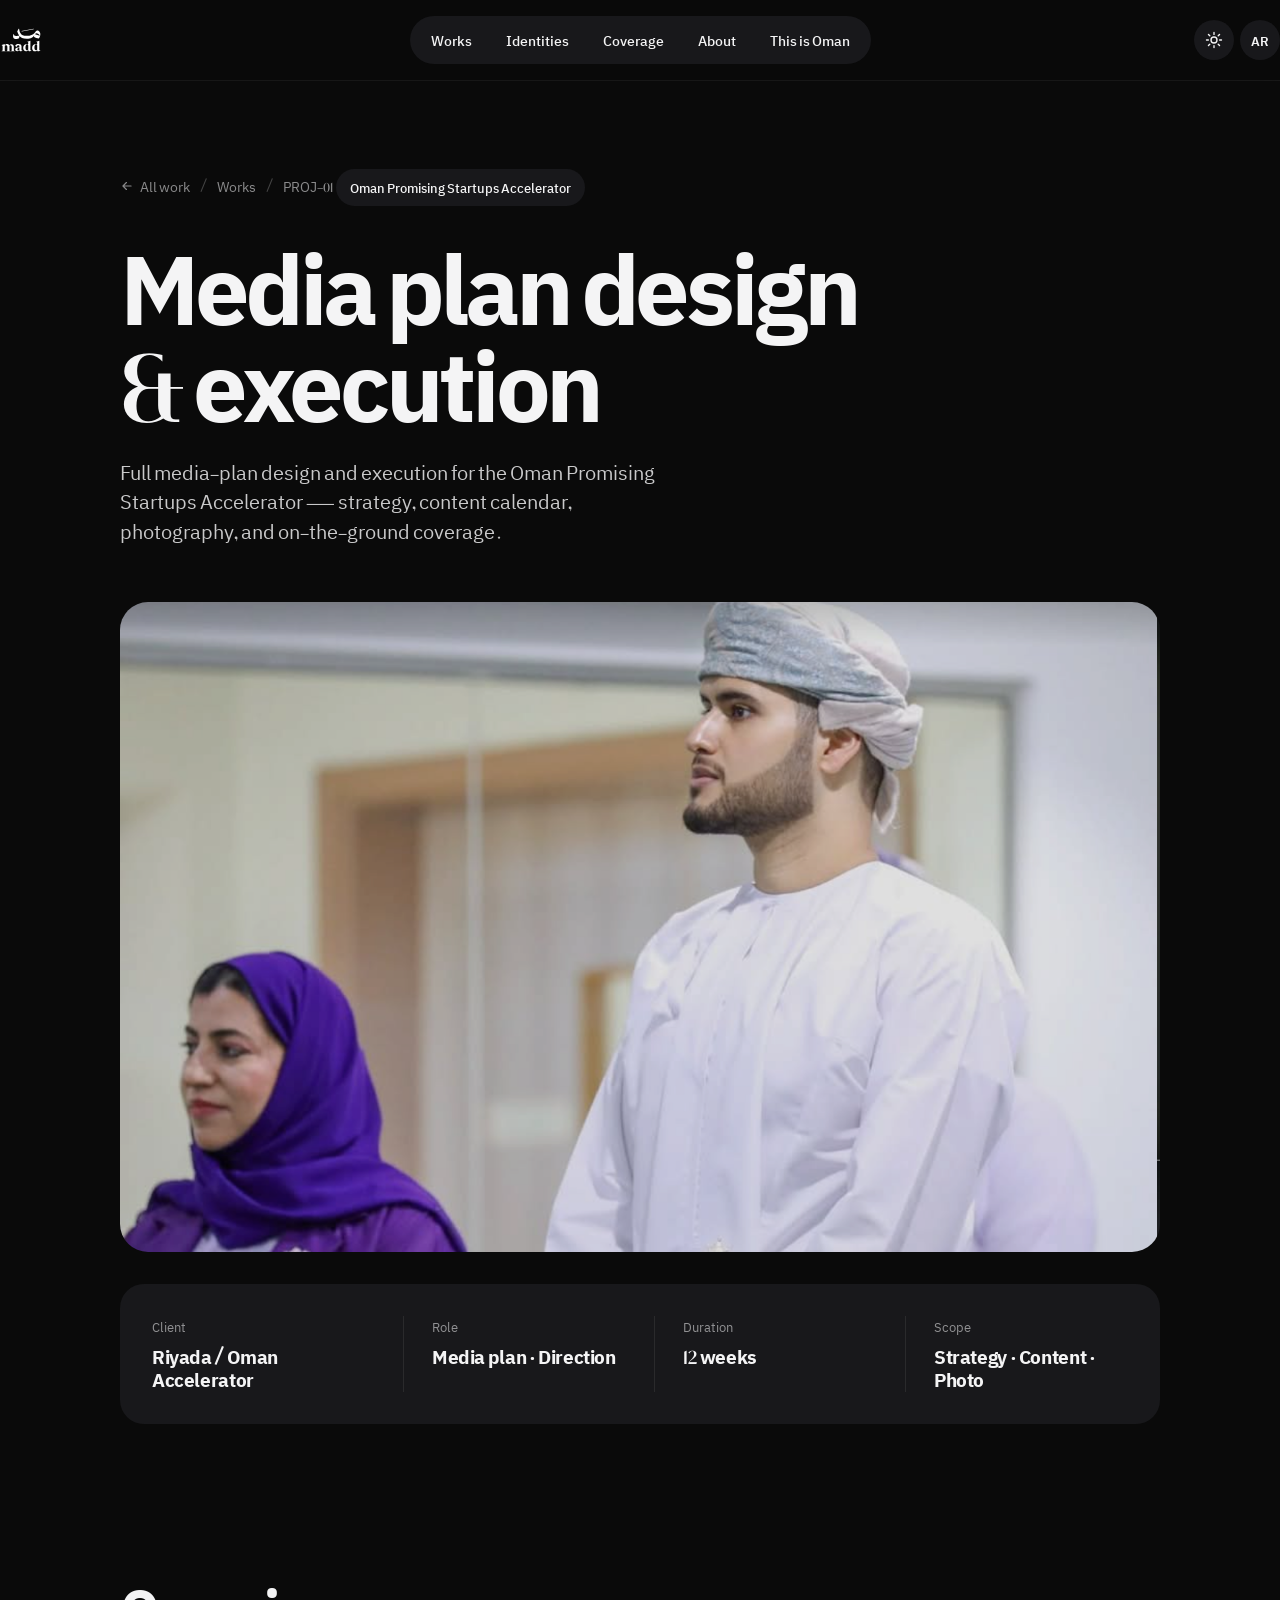
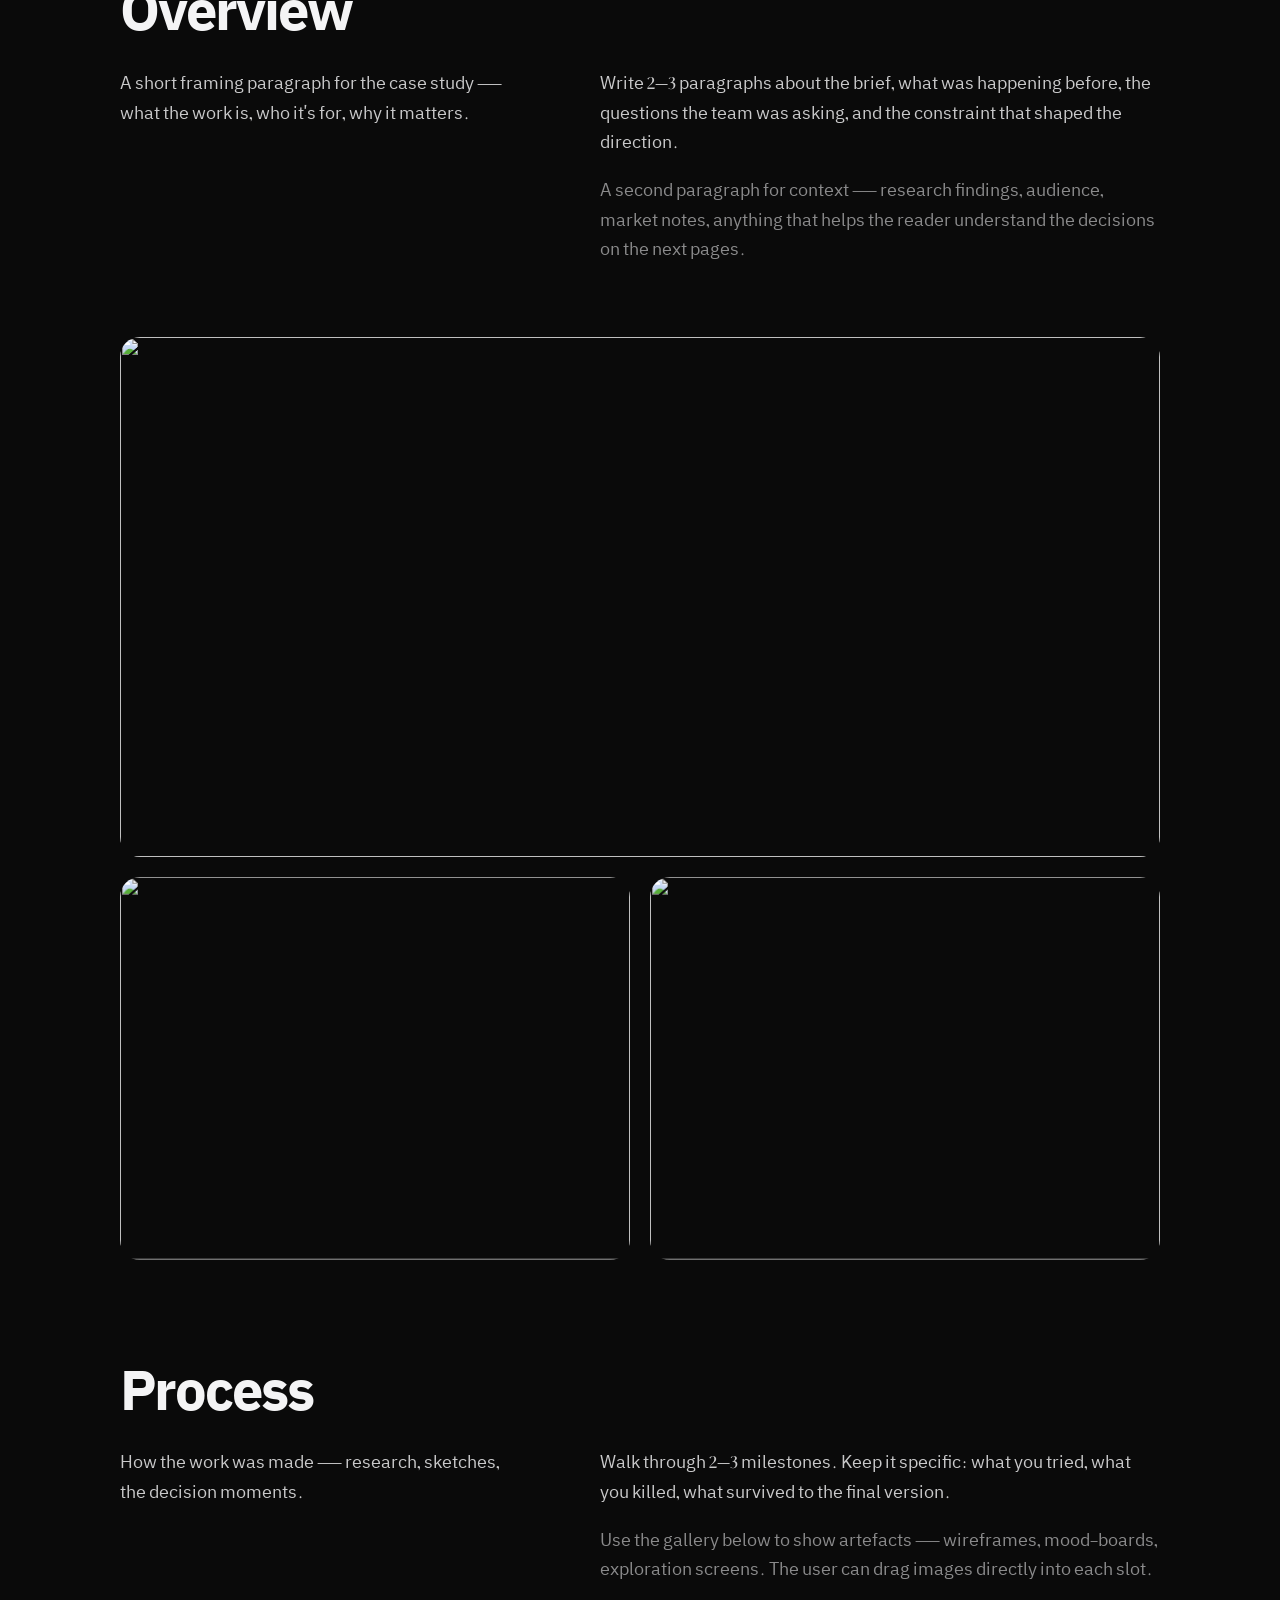
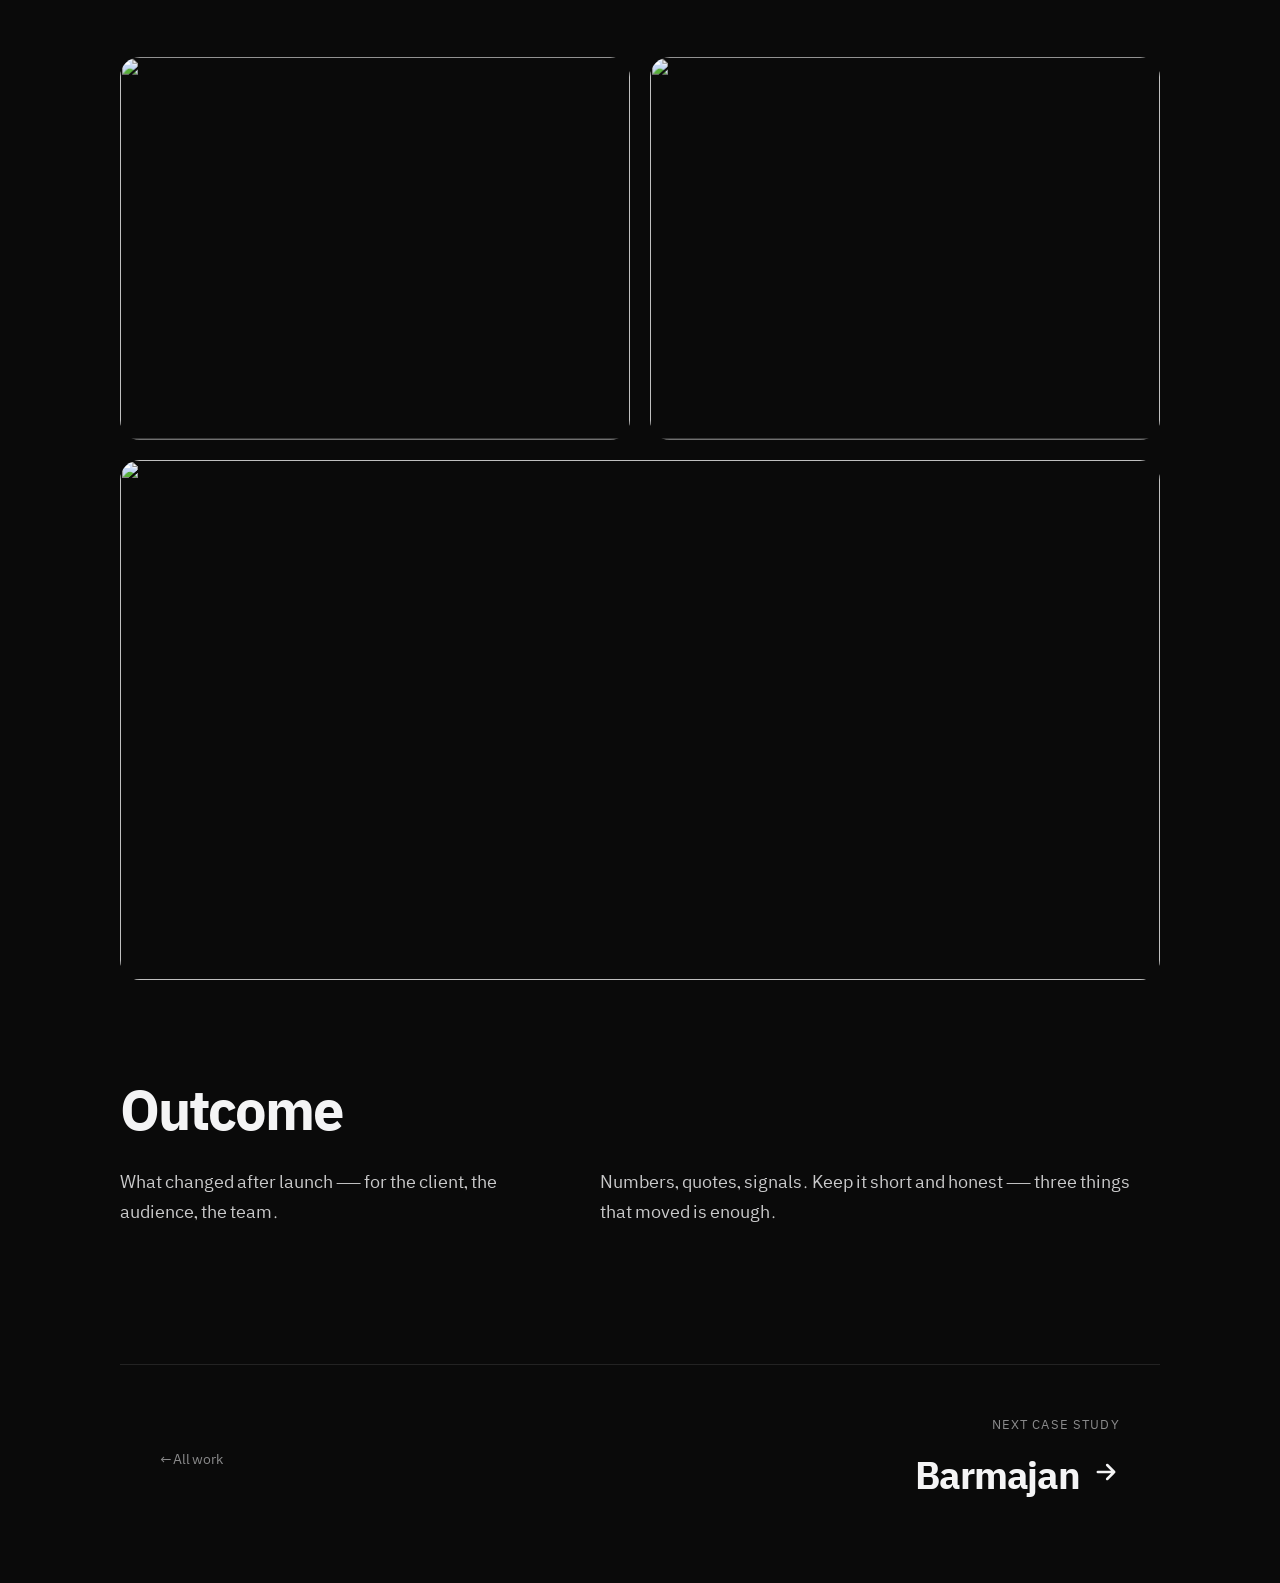
==== commit ac569e56: "Add SKYPARK + SHIRAA gallery slot images (from madd111) - case.html: extend SAVED_SLOTS with SKYPARK" ====
--- a/case.html
+++ b/case.html
@@ -826,9 +826,14 @@
 
   // Image-slot ids are namespaced per case so each case has its own
   // dropped images. Rewrite the four slots' ids in place.
+  // Slots that already have an image saved to the project (assets/uploads/<id>.webp)
+  // get that file as their src fallback, so uploaded images persist across devices
+  // and survive a cleared local cache. The dropped (local) image still takes priority.
+  var SAVED_SLOTS = ["ID-01-G-01","ID-01-G-02","ID-01-G-03","ID-01-G-04","ID-01-G-05","ID-01-G-06","ID-02-G-01","ID-02-G-02","ID-02-G-03","ID-02-G-04","ID-02-G-05","ID-02-G-06","ID-02-HERO","ID-04-G-01","ID-04-G-02","ID-04-G-03","ID-04-G-04","ID-04-G-05","ID-04-G-06","PADEL-G-01","PADEL-G-02","PADEL-G-03","PADEL-G-04","PADEL-G-05","PADEL-G-06","PROJ-01-G-01","PROJ-01-G-02","PROJ-01-G-03","PROJ-01-G-04","PROJ-01-G-05","PROJ-01-G-06","PROJ-01-HERO","PROJ-05-HERO","SIDRA-G-01","SIDRA-G-02","SIDRA-G-03","SIDRA-G-04","SIDRA-G-05","SIDRA-G-06","SMASH-G-01","SMASH-G-02","SMASH-G-03","SMASH-G-04","SMASH-G-05","SMASH-G-06","SMASH-HERO","SKYPARK-G-01","SKYPARK-G-02","SKYPARK-G-03","SKYPARK-G-04","SKYPARK-G-05","SKYPARK-G-06","SHIRAA-G-01","SHIRAA-G-02","SHIRAA-G-03","SHIRAA-G-04","SHIRAA-G-05","SHIRAA-G-06"];
   document.querySelectorAll('image-slot').forEach(el => {
     const base = el.id;
     el.id = id + '-' + base;
+    if (SAVED_SLOTS.indexOf(el.id) !== -1) el.setAttribute('src', 'assets/uploads/' + el.id + '.webp');
     // also update the visible code badge above the slot
     const code = el.id;
     const sib = el.parentElement && el.parentElement.querySelector('.thumb-code');
